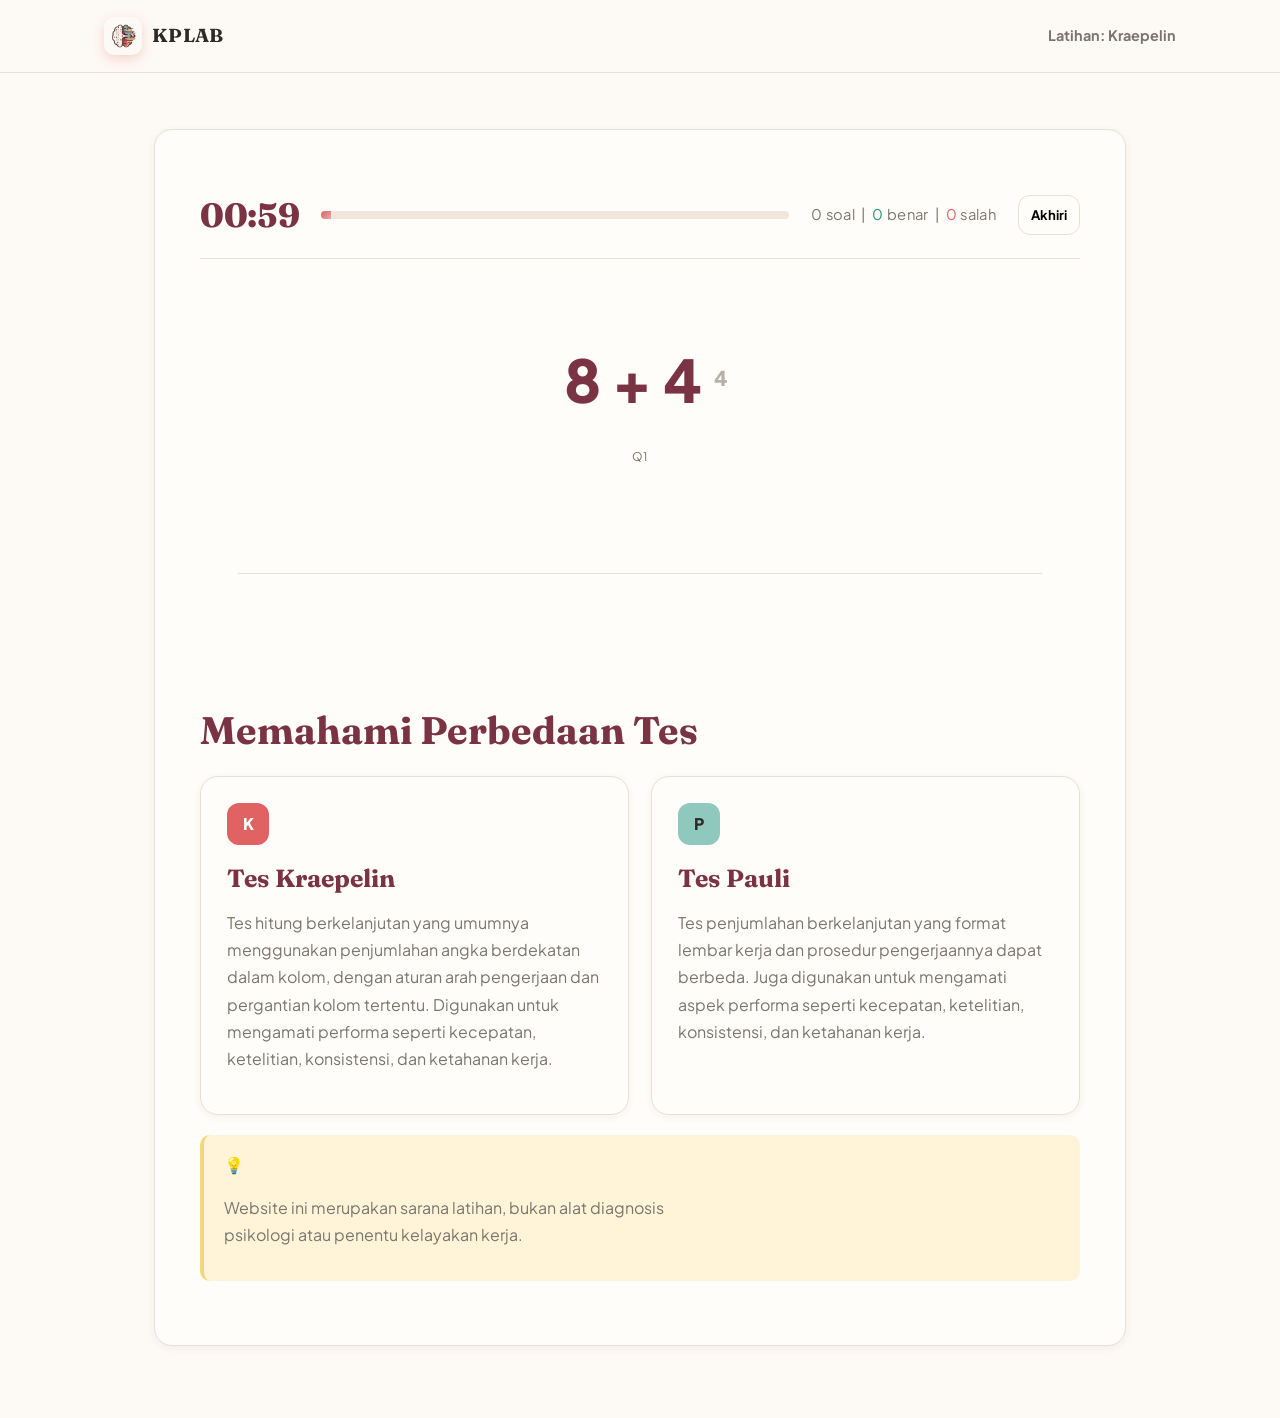
==== tes.html @ 258b0fc4 "Add project source code" ====
<!DOCTYPE html>
<html lang="id">

<head>
    <meta charset="UTF-8">
    <meta name="viewport" content="width=device-width, initial-scale=1.0">
    <title>Sesi Tes — KPLAB</title>
    <link rel="icon" type="image/png" href="assets/images/Logo.png">
    <link rel="stylesheet" href="assets/css/style.css">
    <link rel="preconnect" href="https://fonts.googleapis.com">
    <link rel="preconnect" href="https://fonts.gstatic.com" crossorigin>
    <link
        href="https://fonts.googleapis.com/css2?family=Fraunces:opsz,wght@9..144,600;9..144,700&family=Plus+Jakarta+Sans:wght@400;500;600;700;800&family=Inter:wght@400;500;600;700&display=swap"
        rel="stylesheet">
</head>

<body>
    <header class="header">
        <div class="container header-inner">
            <a class="brand" href="index.html">KPLAB</a>
            <div id="test-info" class="test-info">Sesi Tes</div>
        </div>
    </header>

    <main class="container content test-content">
        <div class="card test-card">
            <div class="test-bar">
                <div class="timer"><span id="timer-display">00:00</span></div>
                <div class="streak-badge" id="streak-badge">0x</div>
                <div class="progress">
                    <div id="progress-bar" class="progress-fill"></div>
                </div>
                <div class="stats">
                    <span id="stat-done">0</span> soal &nbsp;|&nbsp;
                    <span class="stat-c" id="stat-correct">0</span> benar &nbsp;|&nbsp;
                    <span class="stat-w" id="stat-wrong">0</span> salah
                </div>
                <button type="button" class="btn btn-ghost btn-sm" id="end-btn">Akhiri</button>
            </div>

            <div id="question-panel" class="question-panel">
                <div id="question-list" class="question-list"></div>
            </div>

            <div class="test-footer">

            </div>

            <section class="def">
                <div class="section-head">
                    <h2>Memahami Perbedaan Tes</h2>
                </div>
                <div class="def-grid">
                    <div class="def-item">
                        <div class="def-icon icon-coral">K</div>
                        <h4>Tes Kraepelin</h4>
                        <p>Tes hitung berkelanjutan yang umumnya menggunakan penjumlahan angka berdekatan dalam kolom,
                            dengan aturan arah pengerjaan dan pergantian kolom tertentu. Digunakan untuk mengamati performa
                            seperti kecepatan, ketelitian, konsistensi, dan ketahanan kerja.</p>
                    </div>
                    <div class="def-item">
                        <div class="def-icon icon-mint">P</div>
                        <h4>Tes Pauli</h4>
                        <p>Tes penjumlahan berkelanjutan yang format lembar kerja dan prosedur pengerjaannya dapat berbeda.
                            Juga digunakan untuk mengamati aspek performa seperti kecepatan, ketelitian, konsistensi, dan
                            ketahanan kerja.</p>
                    </div>
                </div>
                <div class="disclaimer-box">
                    <div class="disclaimer-icon">💡</div>
                    <p class="disclaimer">Website ini merupakan sarana latihan, bukan alat diagnosis psikologi atau penentu
                        kelayakan kerja.</p>
                </div>
            </section>
            <div class="modal-overlay" id="confirm-modal-box" role="dialog" aria-modal="true"
                aria-labelledby="confirm-modal-title" aria-describedby="confirm-modal-desc">
                <div class="modal-container" role="document">
                    <div class="modal-header">
                        <div class="modal-icon">✓</div>
                        <h2 class="modal-title" id="confirm-modal-title">Selesaikan Tes?</h2>
                    </div>
                    <div class="modal-body">
                        <p class="modal-description" id="confirm-modal-desc">Kamu yakin ingin mengakhiri tes Kraepelin
                            dan melihat hasilnya? Pastikan kamu sudah siap karena setelah tes selesai, kamu akan
                            diarahkan ke halaman hasil.</p>
                        <div class="modal-info">Progres dan jawaban yang sudah tersimpan akan tetap dipertahankan.</div>
                    </div>
                    <div class="modal-footer">
                        <button type="button" class="btn btn-secondary" id="confirm-modal-cancel">Kembali ke
                            Tes</button>
                        <button type="button" class="btn btn-primary" id="confirm-modal-ok">Ya, Selesaikan Tes</button>
                    </div>
                </div>
            </div>
        </div>
    </main>

    <script src="assets/js/test-engine.js"></script>
    <script src="assets/js/audio.js"></script>
    <script src="assets/js/results.js"></script>
    <script>
        // Get type from URL or fallback
        var urlParams = new URLSearchParams(window.location.search);
        window.__TEST_TYPE = urlParams.get('type') || 'kraepelin';
        window.__TEST_DURATION = parseInt(urlParams.get('duration')) || 60;
        window.__SHOW_PLUS = urlParams.get('plus') !== '0';
        window.__MAX_ERRORS = parseInt(urlParams.get('maxErrors')) || 0;
        window.__BPM = parseInt(urlParams.get('bpm')) || 0;
        window.__MODE = urlParams.get('mode') || 'standard';
    </script>
    <script src="assets/js/main.js"></script>
</body>

</html>
---- assets/css/style.css ----
@import url('https://fonts.googleapis.com/css2?family=Fraunces:opsz,wght@9..144,600;9..144,700&family=Plus+Jakarta+Sans:wght@400;500;600;700;800&display=swap');

:root {
    --ivory: #fdf9f4;
    --surface: #fffdf9;
    --coral: #e06262;
    --rose: #e6a8a8;
    --peach: #ffd2a8;
    --mint: #8fc9be;
    --yellow: #f4d77d;
    --burgundy: #7a3342;
    --charcoal: #2e2a26;
    --muted: #7a756f;
    --line: #e8e0d8;
    --grad-primary: linear-gradient(135deg, var(--coral), var(--rose));
    --grad-hero: linear-gradient(135deg, #ffd2a8, var(--ivory));
    --shadow: 0 2px 8px rgba(72, 48, 38, .06);
    --radius: 18px
}

* {
    box-sizing: border-box
}

html {
    scroll-behavior: smooth
}

body {
    margin: 0;
    background: var(--ivory);
    color: var(--charcoal);
    font-family: 'Plus Jakarta Sans', sans-serif;
    line-height: 1.65
}

a {
    color: inherit
}

button,
input {
    font: inherit
}

.container {
    width: min(1120px, calc(100% - 32px));
    margin: auto
}

.header {
    background: rgba(253, 249, 244, .94);
    border-bottom: 1px solid var(--line);
    position: sticky;
    top: 0;
    z-index: 10
}

.header-inner {
    min-height: 72px;
    display: flex;
    align-items: center;
    justify-content: space-between;
    gap: 24px;
    padding: 0 24px
}

.brand {
    text-decoration: none;
    font-family: 'Fraunces', serif;
    font-weight: 700;
    font-size: 1.18rem;
    letter-spacing: .3px;
    display: inline-flex;
    align-items: center;
    gap: 10px
}

.brand::before {
    content: '';
    width: 38px;
    height: 38px;
    flex-shrink: 0;
    border-radius: 10px;
    background: url('../images/Logo.png') center/contain no-repeat;
    box-shadow: 0 4px 12px rgba(224, 98, 98, .25)
}

.brand-accent {
    color: var(--coral)
}

.nav {
    display: flex;
    gap: 24px;
    flex-wrap: wrap
}

.nav a {
    text-decoration: none;
    color: var(--muted);
    font-size: .9rem;
    font-weight: 600
}

.nav a:hover,
.nav a.active {
    color: var(--coral)
}

.content {
    padding: 48px 0 72px
}

.hero,
.guide-hero {
    background: var(--grad-hero);
    border-radius: 28px;
    padding: clamp(32px, 6vw, 72px);
    display: grid;
    grid-template-columns: 1.1fr .9fr;
    gap: 40px;
    align-items: center;
    margin-bottom: 56px
}

.hero h1,
.guide-hero h1 {
    font: 700 clamp(2.5rem, 6vw, 5rem)/1.03 Fraunces, serif;
    color: var(--burgundy);
    margin: 12px 0 20px
}

.lead {
    font-size: 1.08rem;
    color: var(--muted);
    max-width: 650px;
    text-align: justify;
    text-justify: inter-word
}

.eyebrow {
    color: var(--coral);
    font-size: .75rem;
    font-weight: 800;
    letter-spacing: .14em;
    text-transform: uppercase
}

.hero-visual {
    display: flex;
    justify-content: center
}

.visual-card {
    background: var(--surface);
    padding: 22px;
    border-radius: 20px;
    box-shadow: var(--shadow);
    transform: rotate(2deg)
}

.visual-badge {
    font-size: .65rem;
    color: var(--muted);
    font-weight: 800
}

.number-grid {
    display: grid;
    grid-template-columns: repeat(4, 1fr);
    gap: 8px;
    margin-top: 18px
}

.num-cell {
    padding: 13px 9px;
    text-align: center;
    border-radius: 10px;
    font-weight: 800
}

.num-mint {
    background: var(--mint)
}

.num-peach {
    background: var(--peach)
}

.num-coral {
    background: var(--coral);
    color: white
}

.num-yellow {
    background: var(--yellow)
}

.num-surface {
    background: #f7f0e8
}

.section-head {
    margin-bottom: 22px
}

.section-head h2,
.guide-section h2,
.guide-toc h2 {
    font: 700 clamp(1.8rem, 3vw, 2.5rem) Fraunces, serif;
    color: var(--burgundy);
    margin: 0 0 8px
}

.section-head p {
    color: var(--muted)
}

/* ===== Guide / Article Layout ===== */
.guide-hero {
    display: block;
    margin-bottom: 48px
}

.guide-hero .hero-actions {
    margin-top: 24px
}

.guide-hero h1 {
    font: 700 clamp(2.2rem, 5vw, 3.6rem)/1.08 Fraunces, serif;
    color: var(--burgundy);
    margin: 14px 0 18px
}

.guide-toc {
    margin-bottom: 44px;
    padding: 28px 30px;
    background: var(--surface);
    border: 1px solid var(--line);
    border-radius: var(--radius);
    box-shadow: var(--shadow)
}

.guide-toc h2 {
    font: 700 1.45rem Fraunces, serif;
    color: var(--burgundy);
    margin: 0 0 14px
}

.toc-list {
    columns: 2;
    margin: 0;
    padding-left: 22px;
    list-style: none;
    counter-reset: toc
}

.toc-list li {
    counter-increment: toc;
    margin: 0 0 9px;
    break-inside: avoid
}

.toc-list li::before {
    content: counter(toc, decimal-leading-zero) ".";
    color: var(--coral);
    font-weight: 700;
    margin-right: 6px
}

.toc-list a {
    color: var(--coral);
    text-decoration: none;
    font-weight: 600;
    font-size: .92rem
}

.toc-list a:hover {
    text-decoration: underline
}

.guide-article {
    max-width: 760px;
    margin: 0 auto
}

.guide-section {
    margin: 0 0 40px;
    padding: 0
}

.guide-section h2 {
    font: 700 clamp(1.7rem, 3vw, 2.3rem) Fraunces, serif;
    color: var(--burgundy);
    margin: 38px 0 14px;
    padding-bottom: 10px;
    border-bottom: 2px solid var(--line)
}

.guide-section h2:first-child {
    margin-top: 0
}

.guide-section h3 {
    font: 700 1.25rem Fraunces, serif;
    color: var(--burgundy);
    margin: 26px 0 8px
}

.guide-section p {
    font-size: 1.04rem;
    color: var(--charcoal);
    line-height: 1.75;
    margin: 0 0 16px;
    text-align: justify;
    text-justify: inter-word
}

.guide-section ul,
.guide-section ol {
    font-size: 1rem;
    color: var(--charcoal);
    line-height: 1.75;
    margin: 0 0 16px;
    padding-left: 24px
}

.guide-section li {
    margin: 0 0 7px
}

.guide-section strong {
    color: var(--burgundy)
}

.guide-note {
    margin: 18px 0;
    padding: 14px 18px;
    background: #fff4d7;
    border-left: 4px solid var(--yellow);
    border-radius: 8px;
    font-size: .92rem;
    color: var(--charcoal);
    text-align: justify;
    text-justify: inter-word
}

.guide-note strong {
    color: var(--burgundy)
}

/* ===== Cards & Buttons ===== */
.test-cards,
.def-grid,
.stat-grid,
.example-grid,
.mitos-grid {
    display: grid;
    grid-template-columns: repeat(3, 1fr);
    gap: 22px
}

.card {
    display: flex;
    flex-direction: column;
    height: 100;
    min-width: 0;
    background: var(--surface);
    border: 1px solid var(--line);
    border-radius: var(--radius);
    padding: 30px 28px;
    box-shadow: var(--shadow);
    line-height: 1.6
}

.card>* {
    min-width: 0
}

.card-actions {
    margin-top: auto;
    display: flex;
    justify-content: flex-start;
    align-items: stretch;
    gap: 10px
}

.def-item,
.stat-card,
.summary,
.chart-container,
.example-card,
.mitos-card {
    background: var(--surface);
    border: 1px solid var(--line);
    border-radius: var(--radius);
    padding: 26px;
    box-shadow: var(--shadow)
}

/* Scroll reveal — only the two "Memahami Perbedaan Tes" cards animate in.
   Scoped to .def-grid so stat/chart/example/mitos cards on other pages
   are never left hidden when nothing observes them. */
.def-grid .def-item {
    opacity: 0;
    transform: translateY(28px);
    transition: opacity .6s cubic-bezier(.2,.7,.2,1), transform .6s cubic-bezier(.2,.7,.2,1)
}

.def-grid .def-item.in-view {
    opacity: 1;
    transform: none;
    transition-delay: var(--reveal-delay, 0ms)
}

.card h3,
.def-item h4,
.example-card h3,
.mitos-card h3 {
    margin: 18px 0 10px;
    color: var(--burgundy);
    font: 700 1.55rem Fraunces, serif
}

.card p,
.def-item p {
    color: var(--muted);
    max-width: 42ch
}

.card-head,
.result-meta {
    display: flex;
    justify-content: space-between;
    align-items: center;
    gap: 12px
}

.card-tag,
.card-badge,
.pill {
    font-size: .7rem;
    font-weight: 800;
    letter-spacing: .02em
}

.tag-coral {
    color: var(--coral)
}

.tag-mint {
    color: #398f80
}

.tag-yellow {
    color: #a78324
}

.card-badge {
    color: var(--muted)
}

.btn {
    border: 0;
    border-radius: 12px;
    padding: 12px 18px;
    cursor: pointer;
    text-decoration: none;
    display: inline-block;
    font-weight: 700;
    transition: .2s ease
}

.btn:hover {
    transform: translateY(-2px)
}

.btn-primary {
    background: var(--grad-primary);
    color: white;
    box-shadow: 0 8px 18px rgba(224, 98, 98, .22);
    animation: btnPulse 2.2s ease-in-out infinite
}

@keyframes btnPulse {
    0%, 100% {
        transform: scale(1);
        box-shadow: 0 8px 18px rgba(224, 98, 98, .22)
    }
    50% {
        transform: scale(1.06);
        box-shadow: 0 14px 28px rgba(224, 98, 98, .45)
    }
}

.btn-primary:hover {
    animation: none
}

.test-cards .btn {
    position: relative;
    overflow: hidden
}

.test-cards .btn::after {
    content: '';
    position: absolute;
    top: 0;
    left: -120%;
    width: 60%;
    height: 100%;
    background: linear-gradient(120deg, transparent, rgba(255, 255, 255, .55), transparent);
    transform: skewX(-25deg);
    animation: cardShimmer 3.2s ease-in-out infinite
}

@keyframes cardShimmer {
    0%, 100% {
        left: -120%
    }
    55%, 100% {
        left: 130%
    }
}

.btn-outline {
    background: transparent;
    border: 1px solid var(--coral);
    color: var(--coral)
}

.btn-secondary {
    background: #f2e8df;
    color: var(--charcoal)
}

.def {
    margin-top: 56px
}

.def-grid {
    grid-template-columns: repeat(2, 1fr)
}

.def-icon {
    width: 42px;
    height: 42px;
    display: grid;
    place-items: center;
    border-radius: 12px;
    font-weight: 800
}

.icon-coral {
    background: var(--coral);
    color: white
}

.icon-mint {
    background: var(--mint)
}

.disclaimer-box {
    margin-top: 20px;
    padding: 16px 20px;
    background: #fff4d7;
    border-left: 4px solid var(--yellow);
    border-radius: 10px
}

.footer {
    border-top: 1px solid var(--line);
    padding: 26px 0;
    color: var(--muted);
    font-size: .85rem
}

/* ===== Guide specific components ===== */
.table-wrapper {
    overflow: auto;
    margin: 18px 0
}

.guide-table {
    border-collapse: collapse;
    width: 100%;
    min-width: 650px;
    font-size: .95rem
}

.guide-table th,
.guide-table td {
    padding: 12px 14px;
    border-bottom: 1px solid var(--line);
    text-align: left;
    vertical-align: top
}

.guide-table th {
    color: var(--burgundy);
    font-weight: 700;
    background: #faf5ef
}

.guide-table tr:nth-child(even) td {
    background: #fdfaf5
}

.example-grid {
    grid-template-columns: repeat(2, 1fr);
    margin-top: 18px
}

.num-row {
    display: flex;
    align-items: center;
    gap: 14px;
    margin: 12px 0
}

.num {
    background: #f5eee7;
    border-radius: 9px;
    padding: 8px 13px;
    font-weight: 800
}

.num-op,
.num-eq {
    color: var(--muted)
}

.num-result {
    background: var(--coral);
    color: white;
    border-radius: 9px;
    padding: 8px 13px;
    font-weight: 800
}

.example-caption {
    font-size: .85rem;
    color: var(--muted);
    margin: 6px 0 0
}

.mitos-grid {
    grid-template-columns: repeat(2, 1fr);
    gap: 14px;
    margin-top: 18px
}

.mitos-card {
    padding: 18px;
    border-radius: 12px;
    border: 1px solid var(--line);
    background: var(--surface)
}

.mitos-card:first-child {
    border-top: 4px solid var(--rose)
}

.mitos-card:last-child {
    border-top: 4px solid var(--mint)
}

.mitos-card h3 {
    font: 700 1.15rem Fraunces, serif;
    margin: 0 0 6px
}

.mitos-card p {
    font-size: .92rem;
    color: var(--charcoal);
    margin: 0
}

.faq-item {
    border-bottom: 1px solid var(--line);
    padding: 14px 0
}

.faq-question {
    cursor: pointer;
    font-weight: 700;
    color: var(--burgundy);
    font-size: 1.02rem;
    list-style: none;
    display: flex;
    justify-content: space-between;
    align-items: center;
    gap: 10px
}

.faq-question::-webkit-details-marker {
    display: none
}

.faq-question::after {
    content: '+';
    color: var(--coral);
    font-weight: 700;
    transition: .2s;
    flex: none
}

.faq-item[open] .faq-question::after {
    content: '−'
}

.faq-answer {
    color: var(--charcoal);
    font-size: .98rem;
    line-height: 1.65;
    margin: 10px 0 0
}

/* ===== Results ===== */
.result-title {
    font: 700 clamp(2rem, 4vw, 3.5rem) Fraunces, serif;
    color: var(--burgundy)
}

.result-meta {
    margin: 20px 0
}

.stat-grid {
    grid-template-columns: repeat(4, 1fr);
    margin: 20px 0
}

.stat-card {
    text-align: center
}

.stat-value {
    font-size: 2rem;
    font-weight: 800;
    color: var(--coral)
}

.stat-label {
    font-size: .8rem;
    color: var(--muted)
}

.summary,
.chart-container {
    margin-top: 20px
}

.result-actions {
    display: flex;
    gap: 12px;
    margin-top: 24px
}

.chart-container canvas {
    max-height: 320px
}

/* ===== Test page ===== */
.test-info {
    font-weight: 700;
    color: var(--muted);
    font-size: .9rem
}

.test-content {
    padding: 56px 32px 72px;
    max-width: min(94%, 1180px);
    margin: 0 auto
}

.test-card {
    max-width: min(92%, 1180px);
    margin: auto;
    padding: clamp(36px, 5.2vw, 64px) clamp(28px, 3.5vw, 46px);
    border-radius: var(--radius);
    box-shadow: var(--shadow);
    line-height: 1.7
}

.card-instruction {
    background: var(--surface);
    border: 1px solid var(--line);
    border-radius: var(--radius);
    box-shadow: var(--shadow);
    max-width: 880px;
    margin: auto;
    padding: clamp(22px, 4vw, 42px)
}

.instr-head {
    display: flex;
    align-items: center;
    justify-content: space-between;
    gap: 16px;
    padding-bottom: 18px;
    border-bottom: 1px solid var(--line)
}

.instr-head h2 {
    font: 700 2rem Fraunces, serif;
    color: var(--burgundy);
    margin: 0
}

.pill {
    background: #f8e6e2;
    color: var(--coral);
    border-radius: 999px;
    padding: 5px 10px
}

.instr-body>h3 {
    font: 700 1.35rem Fraunces, serif;
    color: var(--burgundy);
    margin: 28px 0 4px
}

.mode-grid {
    display: grid;
    grid-template-columns: repeat(2, 1fr);
    gap: 12px
}

.mode-card {
    background: #fffaf5;
    border: 1px solid var(--line);
    border-radius: 14px;
    padding: 18px;
    text-align: left;
    cursor: pointer;
    color: var(--charcoal)
}

.mode-card:hover,
.mode-card.active {
    border-color: var(--coral);
    background: #fff2ef
}

.mode-card-icon {
    font-size: 1.35rem
}

.mode-card-title {
    font-weight: 800;
    margin-top: 7px
}

.mode-card-desc {
    font-size: .8rem;
    color: var(--muted);
    margin-top: 4px
}

.custom-toggle,
.instr-actions {
    text-align: center;
    margin-top: 20px
}

.custom-panel,
.pref-section {
    margin-top: 20px;
    padding: 20px;
    background: #fffaf5;
    border: 1px solid var(--line);
    border-radius: 14px
}

.custom-panel-header {
    display: flex;
    align-items: center;
    justify-content: space-between
}

.custom-panel-header h4,
.pref-section h4 {
    margin: 0;
    color: var(--burgundy)
}

.btn-close {
    border: 0;
    background: transparent;
    font-size: 1.5rem;
    cursor: pointer
}

.custom-panel-body {
    display: grid;
    grid-template-columns: repeat(3, 1fr);
    gap: 12px;
    margin-top: 16px
}

.cfg-label {
    display: block;
    font-size: .8rem;
    font-weight: 700;
    margin-bottom: 6px
}

.cfg-time-custom {
    width: 100%;
    padding: 10px;
    border: 1px solid var(--line);
    border-radius: 9px
}

.pref-section {
    margin-top: 24px
}

.pref-section>p {
    color: var(--muted);
    font-size: .9rem
}

.pref-item {
    display: flex;
    align-items: center;
    justify-content: space-between;
    gap: 18px;
    padding: 14px 0;
    border-top: 1px solid var(--line)
}

.pref-info {
    display: flex;
    align-items: flex-start;
    gap: 12px
}

.pref-icon {
    color: var(--coral);
    font-size: 1.25rem
}

.pref-text h5,
.pref-text p {
    margin: 0
}

.pref-text p {
    font-size: .82rem;
    color: var(--muted)
}

.switch {
    position: relative;
    width: 44px;
    height: 24px;
    flex: none
}

.switch input {
    opacity: 0;
    width: 0;
    height: 0
}

.slider {
    position: absolute;
    inset: 0;
    background: #d7cec5;
    border-radius: 999px;
    cursor: pointer
}

.slider::before {
    content: '';
    position: absolute;
    width: 18px;
    height: 18px;
    left: 3px;
    top: 3px;
    background: white;
    border-radius: 50%;
    transition: .2s
}

.switch input:checked+.slider {
    background: var(--coral)
}

.switch input:checked+.slider::before {
    transform: translateX(20px)
}

.test-bar {
    display: flex;
    align-items: center;
    gap: 22px;
    flex-wrap: wrap;
    padding-bottom: 22px;
    border-bottom: 1px solid var(--line)
}

.timer {
    font: 800 2.1rem Fraunces, serif;
    color: var(--burgundy);
    font-variant-numeric: tabular-nums;
    letter-spacing: -.01em
}

.streak-badge {
    display: none;
    background: #fff0d4;
    color: #9a7021;
    border-radius: 999px;
    padding: 4px 9px;
    font-weight: 800;
    font-size: .8rem
}

.streak-badge.milestone {
    color: var(--coral);
    border-color: var(--coral);
    background: rgba(224, 98, 98, .12)
}

.streak-badge.show {
    display: block
}

.progress {
    height: 8px;
    background: #f0e6dd;
    border-radius: 999px;
    flex: 1;
    min-width: 120px;
    overflow: hidden
}

.progress-fill {
    height: 100%;
    background: var(--grad-primary);
    width: 0;
    transition: width .2s
}

.stats {
    font-size: .92rem;
    color: var(--muted);
    letter-spacing: .02em
}

.stat-c {
    color: #2e8f7b
}

.stat-w {
    color: var(--coral)
}

.btn-ghost {
    background: transparent;
    border: 1px solid var(--line)
}

.btn-sm {
    padding: 8px 12px;
    font-size: .82rem
}

.question-panel {
    padding: clamp(32px, 4.2vw, 54px) clamp(24px, 3vw, 48px)
}

.q-row {
    display: flex;
    flex-direction: column;
    align-items: center;
    gap: 18px;
    padding: 16px 0;
    border-bottom: 1px solid var(--line);
    text-align: center
}

.q-sequence {
    display: flex;
    align-items: center;
    gap: 12px;
    font-size: clamp(2.4rem, 4.6vw, 4rem);
    font-weight: 800;
    color: var(--burgundy);
    justify-content: center;
    flex-wrap: wrap
}

.q-row[data-layout="vertical"] .q-sequence {
    flex-direction: column;
    gap: 6px
}

.q-preview {
    color: #b9afa6;
    font-size: clamp(1.1rem, 1.6vw, 1.4rem)
}

.q-row[data-layout="vertical"] .q-preview {
    font-size: clamp(1.4rem, 2.2vw, 2rem)
}

.q-pair {
    color: var(--burgundy);
    font-size: clamp(2.4rem, 4.6vw, 4rem);
    font-weight: 800;
    display: flex;
    align-items: center;
    gap: 12px;
    justify-content: center;
    flex-wrap: wrap
}

.q-row[data-layout="vertical"] .q-pair {
    flex-direction: column;
    justify-content: center;
    gap: 4px
}

.q-pair-vertical {
    flex-direction: column;
    align-items: center;
    gap: 4px
}

.q-pair-top, .q-pair-bottom {
    color: var(--burgundy);
    font-size: clamp(2.4rem, 4.6vw, 4rem);
    font-weight: 800
}

.q-pair-op {
    color: var(--burgundy);
    font-size: clamp(2.4rem, 4.6vw, 4rem);
    font-weight: 800
}

.q-input::-webkit-outer-spin-button,
.q-input::-webkit-inner-spin-button {
    -webkit-appearance: none;
    margin: 0
}

.q-input[type="number"] {
    -moz-appearance: textfield;
    appearance: textfield
}

.q-answer {
    display: flex;
    flex-direction: column;
    align-items: center;
    gap: 8px;
    width: 100%
}

.q-num {
    font-size: .75rem;
    color: var(--muted)
}

.q-answer-display {
    width: 84px;
    height: 64px;
    display: inline-flex;
    align-items: center;
    justify-content: center;
    font: inherit;
    font-weight: 800;
    font-size: clamp(1.4rem, 2.4vw, 2rem);
    color: var(--charcoal);
    text-align: center
}

.q-feedback {
    font-size: .85rem;
    color: var(--muted)
}

.test-footer {
    text-align: center;
    padding-top: 22px
}

/* ===== Modal ===== */
.modal-overlay {
    position: fixed;
    inset: 0;
    display: none;
    align-items: center;
    justify-content: center;
    padding: 20px;
    background: rgba(46, 42, 38, .48);
    z-index: 20
}

.modal-overlay.show {
    display: flex
}

.modal-container {
    width: min(92%, 580px);
    background: var(--surface);
    border-radius: var(--radius);
    padding: 32px 28px;
    box-shadow: 0 20px 48px rgba(0, 0, 0, .22)
}

.modal-header {
    display: flex;
    gap: 12px;
    align-items: center
}

.modal-icon {
    background: var(--mint);
    width: 34px;
    height: 34px;
    border-radius: 50%;
    display: grid;
    place-items: center
}

.modal-title {
    margin: 0;
    color: var(--burgundy)
}

.modal-description,
.modal-info {
    color: var(--muted)
}

.modal-info {
    font-size: .85rem;
    background: #f6eee5;
    padding: 10px;
    border-radius: 9px
}

.modal-footer {
    display: flex;
    justify-content: flex-end;
    gap: 10px;
    margin-top: 20px
}

.visually-hidden {
    position: absolute;
    width: 1px;
    height: 1px;
    padding: 0;
    margin: -1px;
    overflow: hidden;
    clip: rect(0, 0, 0, 0);
    white-space: nowrap;
    border: 0
}

.hidden {
    display: none !important
}

/* ===== Scroll margin for section anchors ===== */
#pengertian,
#tes-kraepelin,
#tes-pauli,
#perbedaan,
#contoh-pengerjaan,
#tips,
#mitos-fakta,
#faq,
#keterbatasan,
#referensi {
    scroll-margin-top: 96px
}

/* ===== Responsive ===== */
@media(max-width:760px) {
    .header-inner {
        align-items: flex-start;
        padding: 14px 0;
        flex-direction: column
    }

    .nav {
        gap: 12px
    }

    .content {
        padding: 28px 16px 56px
    }

    .hero {
        display: block;
        padding: 26px;
        margin-bottom: 34px
    }

    .hero-visual {
        margin-top: 28px
    }

    .test-cards,
    .def-grid,
    .stat-grid,
    .example-grid,
    .mitos-grid,
    .mode-grid,
    .custom-panel-body {
        grid-template-columns: 1fr
    }

    .toc-list {
        columns: 1
    }

    .guide-section,
    .guide-toc,
    .card {
        padding: 20px
    }

    .guide-section h2 {
        margin: 30px 0 12px
    }

    .guide-section p {
        font-size: .98rem
    }

    .guide-section ul,
    .guide-section ol {
        font-size: .95rem
    }

    .guide-toc {
        padding: 20px
    }

    .result-actions {
        flex-direction: column
    }

    .btn {
        text-align: center
    }

    .q-row {
        flex-wrap: wrap;
        gap: 14px
    }

    .q-answer {
        margin-left: 0;
        justify-content: flex-start
    }

    .q-sequence {
        font-size: 1.6rem
    }

    .q-pair,
    .q-pair-top,
    .q-pair-bottom {
        font-size: 1.6rem
    }

    .q-row[data-layout="vertical"] .q-preview {
        font-size: 1.15rem
    }

    .q-input {
        width: 60px;
        height: 50px;
        font-size: 1.1rem
    }

    .guide-hero h1 {
        font-size: 2.2rem
    }

    .guide-hero .hero-actions {
        display: flex;
        justify-content: center
    }

    .modal-footer {
        flex-direction: column
    }
}

@media(min-width:761px) and (max-width:1100px) {
    .guide-section p {
        font-size: 1rem
    }
}
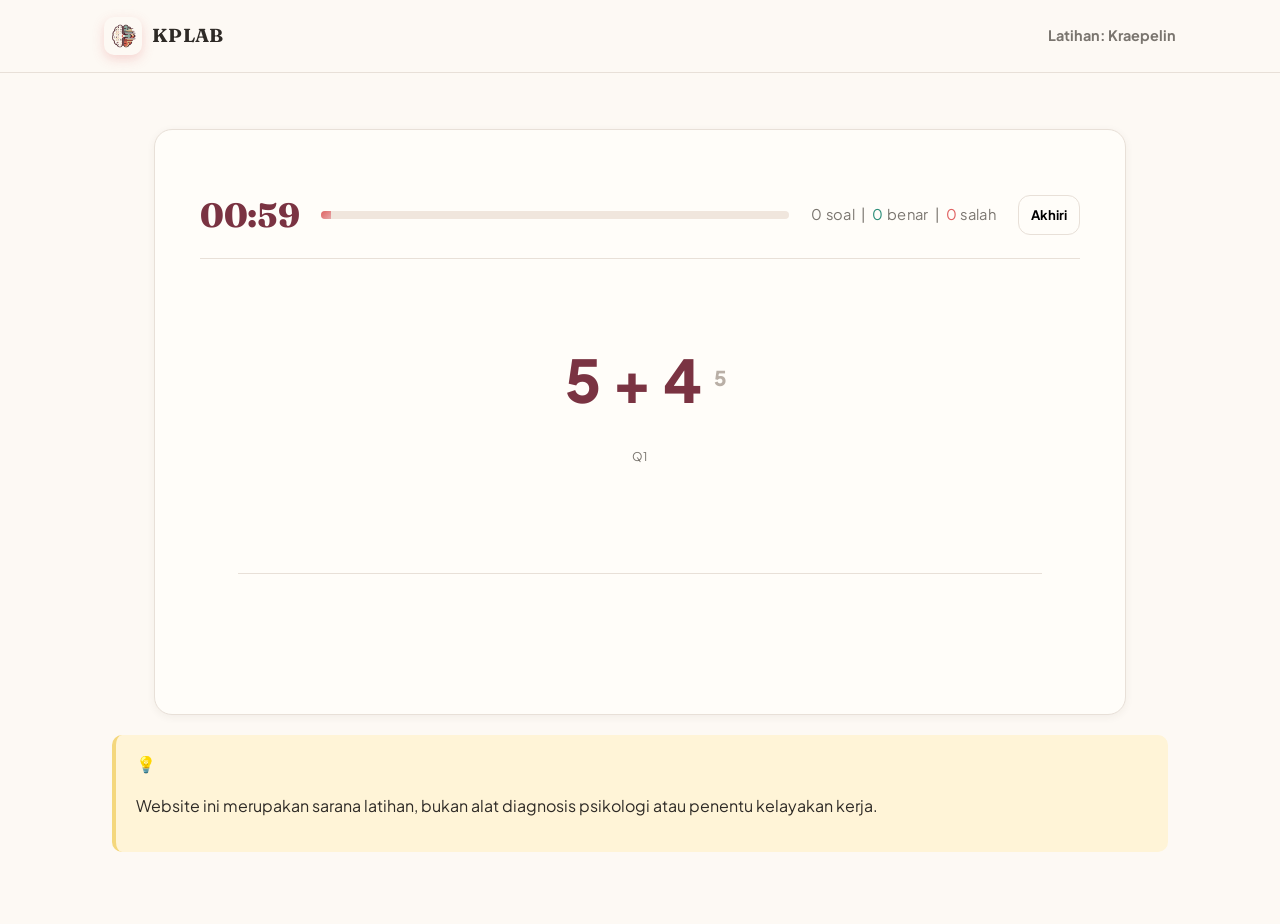
==== commit a5520011: "Update Keciel" ====
--- a/tes.html
+++ b/tes.html
@@ -46,25 +46,7 @@
 
             </div>
 
-            <section class="def">
-                <div class="section-head">
-                    <h2>Memahami Perbedaan Tes</h2>
-                </div>
-                <div class="def-grid">
-                    <div class="def-item">
-                        <div class="def-icon icon-coral">K</div>
-                        <h4>Tes Kraepelin</h4>
-                        <p>Tes hitung berkelanjutan yang umumnya menggunakan penjumlahan angka berdekatan dalam kolom,
-                            dengan aturan arah pengerjaan dan pergantian kolom tertentu. Digunakan untuk mengamati performa
-                            seperti kecepatan, ketelitian, konsistensi, dan ketahanan kerja.</p>
-                    </div>
-                    <div class="def-item">
-                        <div class="def-icon icon-mint">P</div>
-                        <h4>Tes Pauli</h4>
-                        <p>Tes penjumlahan berkelanjutan yang format lembar kerja dan prosedur pengerjaannya dapat berbeda.
-                            Juga digunakan untuk mengamati aspek performa seperti kecepatan, ketelitian, konsistensi, dan
-                            ketahanan kerja.</p>
-                    </div>
+           
                 </div>
                 <div class="disclaimer-box">
                     <div class="disclaimer-icon">💡</div>
